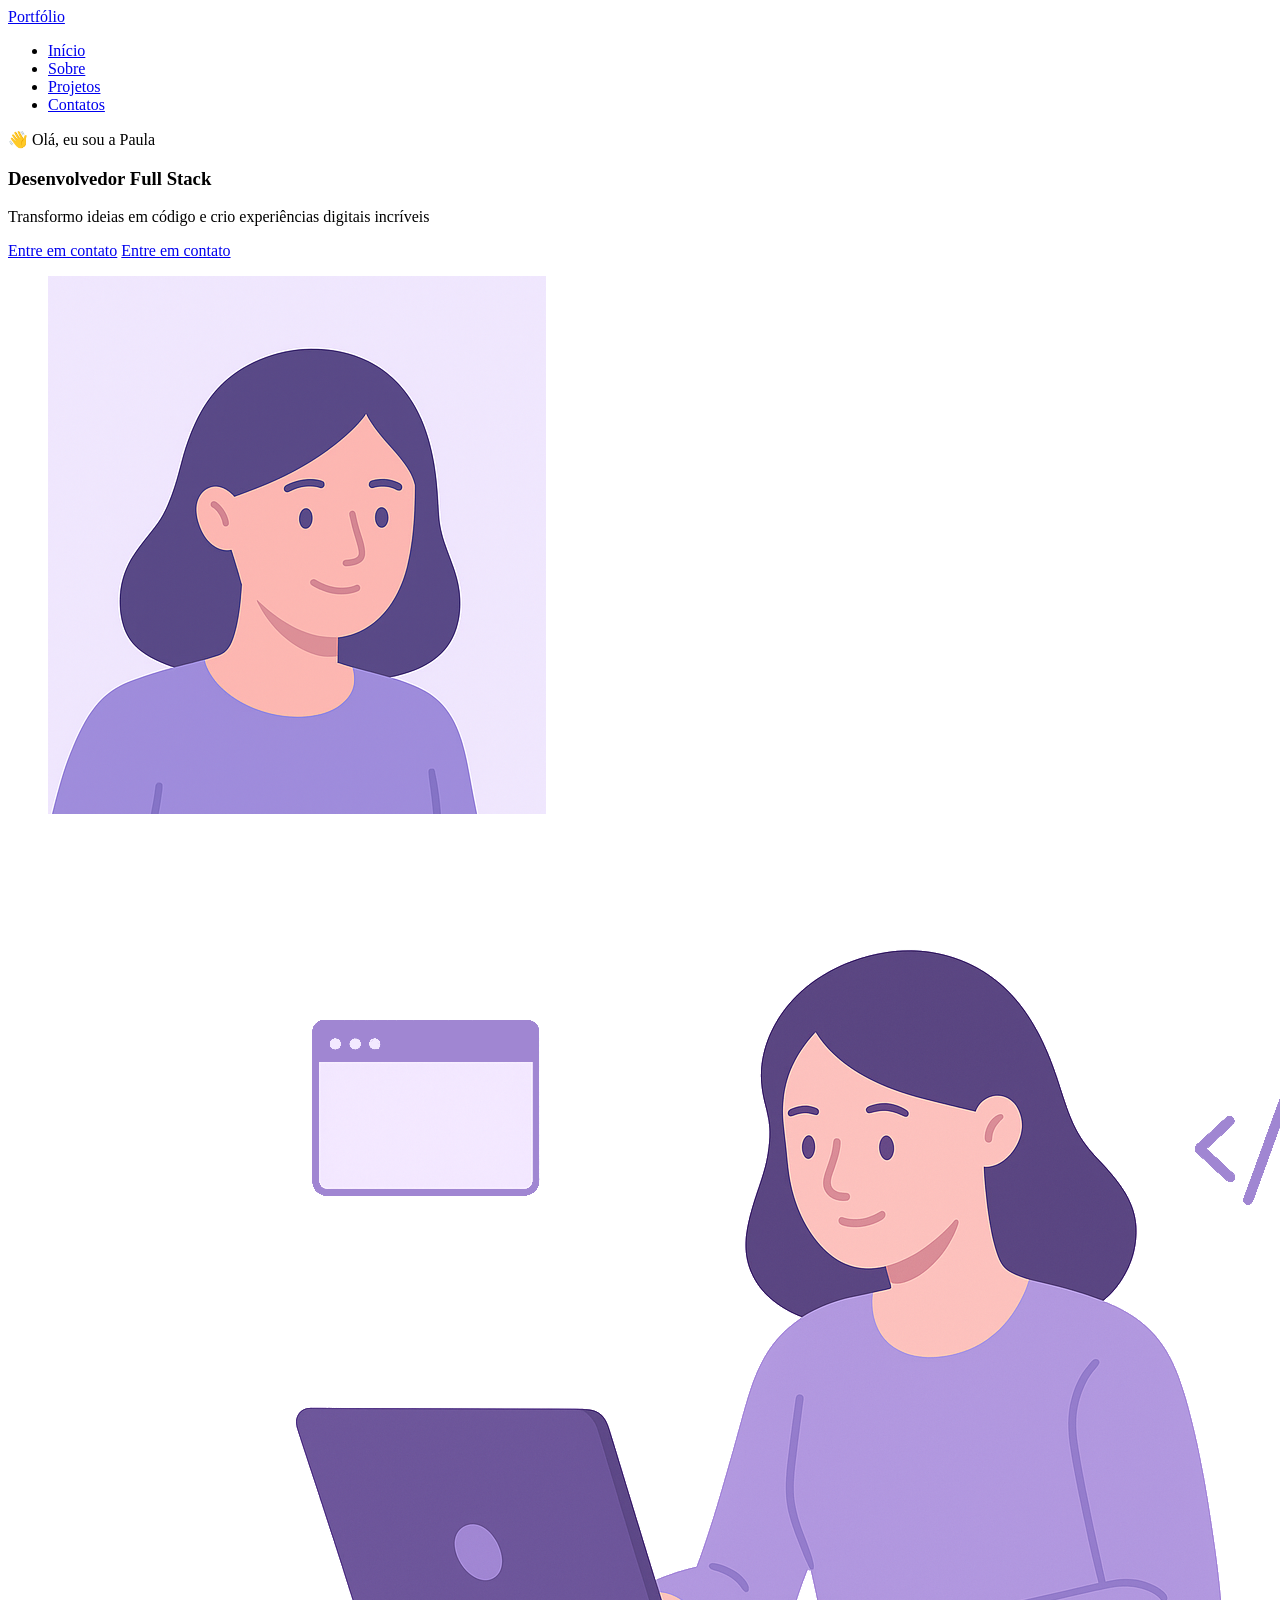
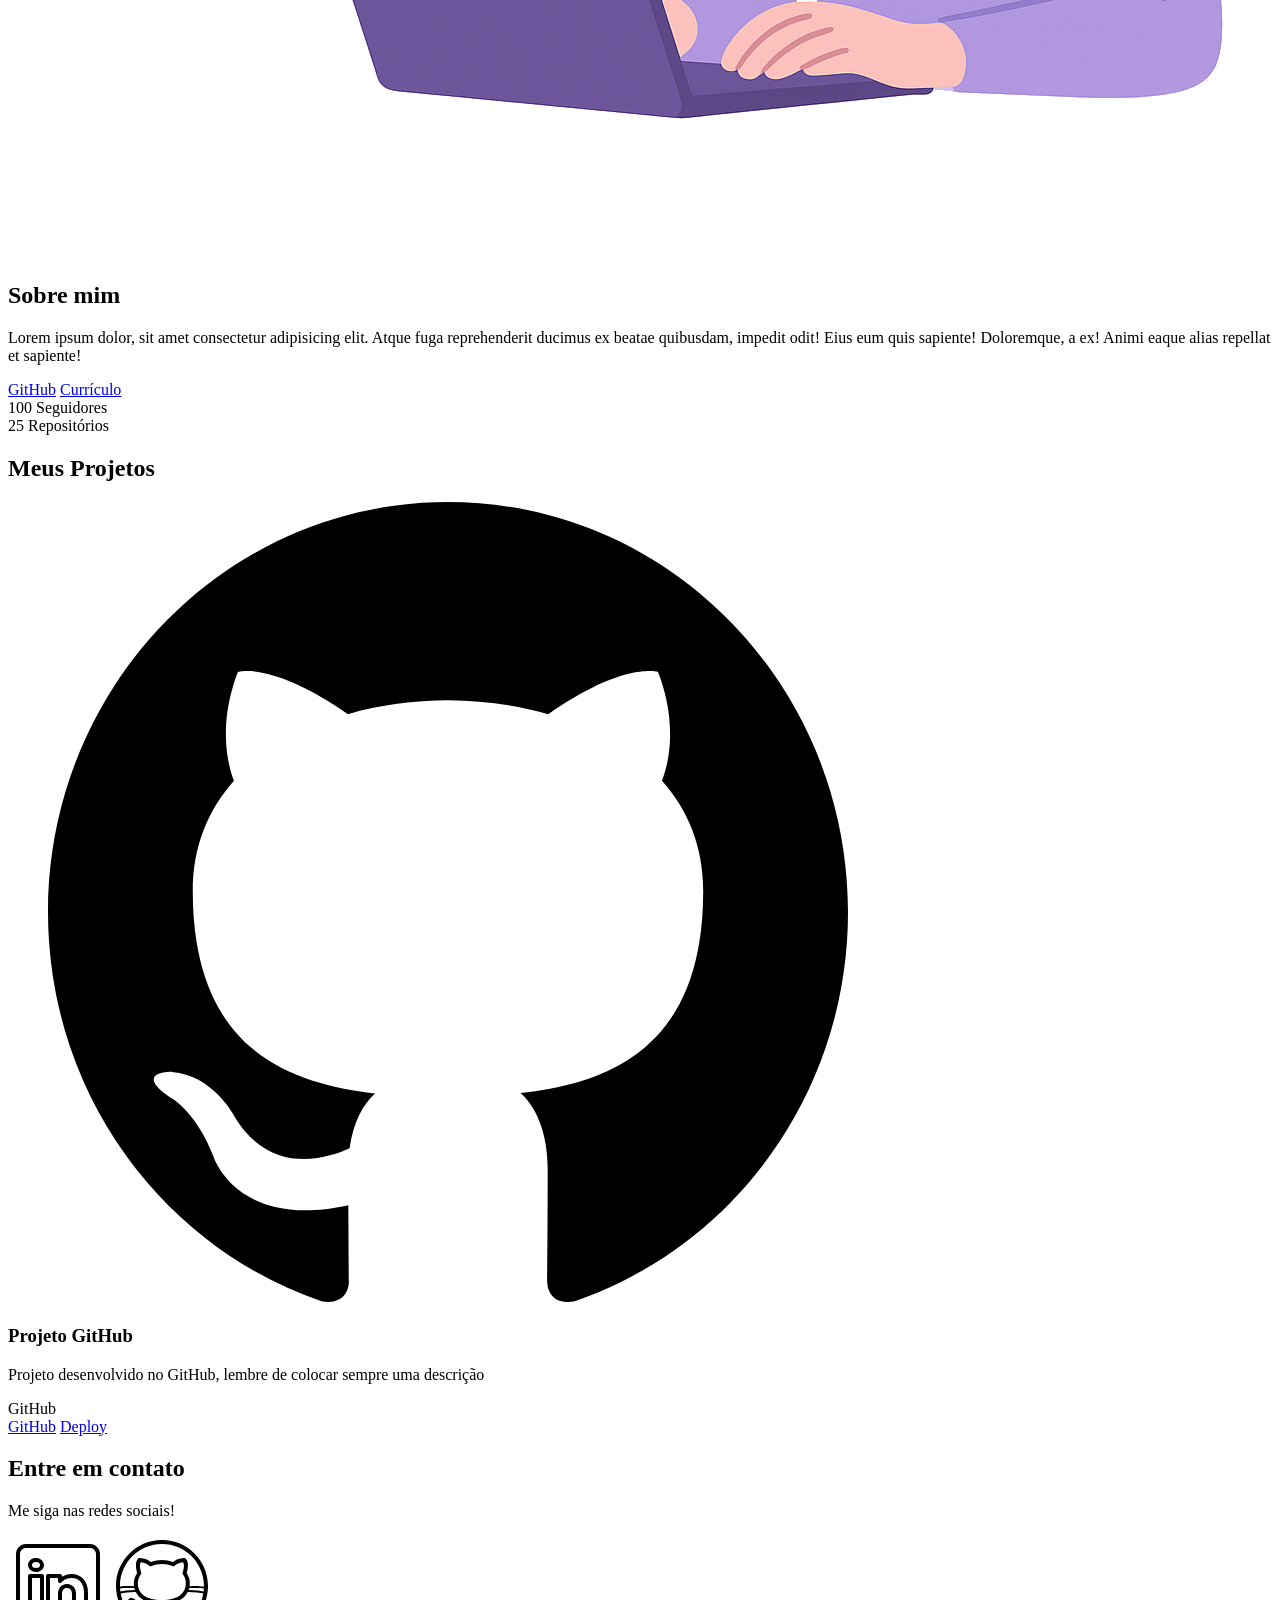
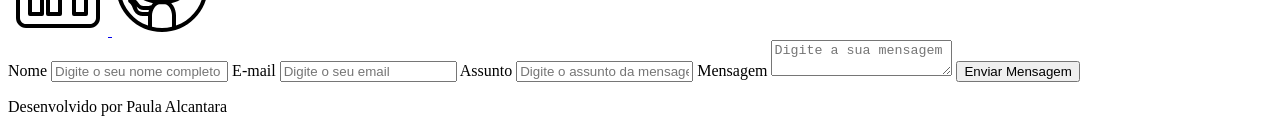
==== index.html @ 085ec4c5 "✨ New Feature: Construção da página index.html" ====
<!DOCTYPE html>
<html lang="pt-br">
<head>
  <meta charset="UTF-8">
  <meta name="viewport" content="width=device-width, initial-scale=1.0">
  <meta name="author" content="Paula Alcantara">
  <meta name="description" content="Portfólio de Paula Alcantara,                 desenvolvedora Full Stack especializada em criar experiências                 digitais incríveis. Conheça meus projetos e entre em contato.">
  <meta name="robots" content="index, follow">


  <link rel="icon" type="image/svg+xml" href="./assets/img/favicon.svg">
  <title>Portfólio - Paula Alcantara</title>
</head>
<body>
  <header>
    <a href="index.html" id="titulo">Portfólio</a>
    <nav>
      <ul class="menu-list">
        <li><a href="#hero">Início</a></li>
        <li><a href="#about">Sobre</a></li>
        <li><a href="#projects">Projetos</a></li>
        <li><a href="#contact">Contatos</a></li>
      </ul>
    </nav>
  </header>
  <main>
    <!-- Seção Hero -->
    <section id="hero" class="section-container hero-container">
      <article class="hero-content">
        <span>👋 Olá, eu sou a Paula</span>
        <h1>Desenvolvedor Full Stack</h1>
        <p>Transformo ideias em código e crio experiências digitais incríveis</p>

        <div class="buttons-container">
          <a href="#contact" class="botao">Entre em contato</a>
          <a href="#about" class="botao-outline">Entre em contato</a>
        </div>
      </article>
      <figure class="hero-image">
        <img src="./assets/img/avatar_dev_woman.svg" alt="Foto do autor do site" class="float-animation">
      </figure>
    </section>
    <!-- Seção About -->
    <section id="about" class="section-container about-container">
      <figure class="about-image">
        <img src="./assets/img/foto_dev_woman.svg" alt="Foto do perfil do autor">
      </figure>
      <article class="about-content">
        <h2>Sobre mim</h2>
        <p>Lorem ipsum dolor, sit amet consectetur adipisicing elit. Atque fuga reprehenderit ducimus ex beatae quibusdam, impedit odit! Eius eum quis sapiente! Doloremque, a ex! Animi eaque alias repellat et sapiente!</p>
        <div class="about-buttons-data">
          <div class="buttons-container">
            <a href="#" target="_blank" class="botao">GitHub</a>
            <a href="#" target="_blank" class="botao-outline">Currículo</a>
          </div>
          <div class="data-container">
            <div class="data-item">
              <span class="data-number">100</span>
              <span class="data-label">Seguidores</span>
            </div>
            <div class="data-item">
              <span class="data-number">25</span>
              <span class="data-label">Repositórios</span>
            </div>
          </div>
        </div>
      </article>
    </section>
    <!-- Seção Projects -->
    <section id="projects" class="section-container projects-container">
      <h2>Meus Projetos</h2>
      <!-- Swiper Container -->
       <div class="swiper projects-swiper">
        <div class="swiper-wrapper">
          <div class="swiper-slide">
            <article class="project-card">
              <!-- Ícone da tecnologia padrão do projeto -->
              <figure class="project-image">
                <img src="./assets/icons/languages/github.svg" alt="ícone do GitHub">
              </figure>
              <div class="project-content">
                <h3>Projeto GitHub</h3>
                <p>Projeto desenvolvido no GitHub, lembre de colocar sempre uma descrição</p>
                <!-- Tags do projeto -->
                <div class="project-tags">
                  <span class="tag">GitHub</span>
                </div>
                <!-- Links do projeto -->
                 <div class="project-buttons">
                  <a href="#" target="_blank" class="botao botao-sm">GitHub</a>
                  <a href="#" target="_blank" class="botao-outline botao-sm">Deploy</a>
                 </div>
              </div>
            </article>
          </div>
        </div>
        <div class="swiper-button-prev"></div>
        <div class="swiper-button-next"></div>
        <div class="swiper-button-pagination"></div>
       </div>
    </section>
    <!-- Seção Contact -->
    <section id="contact" class="section-container contact-container">
      <!-- Redes sociais -->
       <article class="contact-info">
        <h2>Entre em contato</h2>
        <p>Me siga nas redes sociais!</p>
        <div class="social-container">
          <a href="#" target="_blank" class="social-icon" aria-label="LinkedIn">
            <img src="./assets/icons/social/linkedin.svg" alt="Link para o LinkedIn">
          </a>
          <a href="#" target="_blank" class="social-icon" aria-label="GitHub">
            <img src="./assets/icons/social/github.svg" alt="Link para o GitHub">
          </a>
        </div>
       </article>
      <!-- Formulário -->
       <form id="formulario">

        <label for="nome">Nome</label>
        <input type="text" id="nome" name="nome" placeholder="Digite o seu nome completo">
        <span id="erro-nome"></span>

        <label for="email">E-mail</label>
        <input type="text" id="email" name="email" placeholder="Digite o seu email">
        <span id="erro-email"></span>

        <label for="assunto">Assunto</label>
        <input type="text" id="assunto" name="assunto" placeholder="Digite o assunto da mensagem">
        <span id="erro-assunto"></span>

        <label for="mensagem">Mensagem</label>
        <textarea name="mensagem" id="mensagem" placeholder="Digite a sua mensagem"></textarea>
        <span id="erro-mensagem"></span>

        <button class="botao" type="submit">Enviar Mensagem</button>

       </form>
    </section>

  </main>
  <footer>
    <p>
      Desenvolvido por Paula Alcantara
    </p>
  </footer>
</body>
</html>
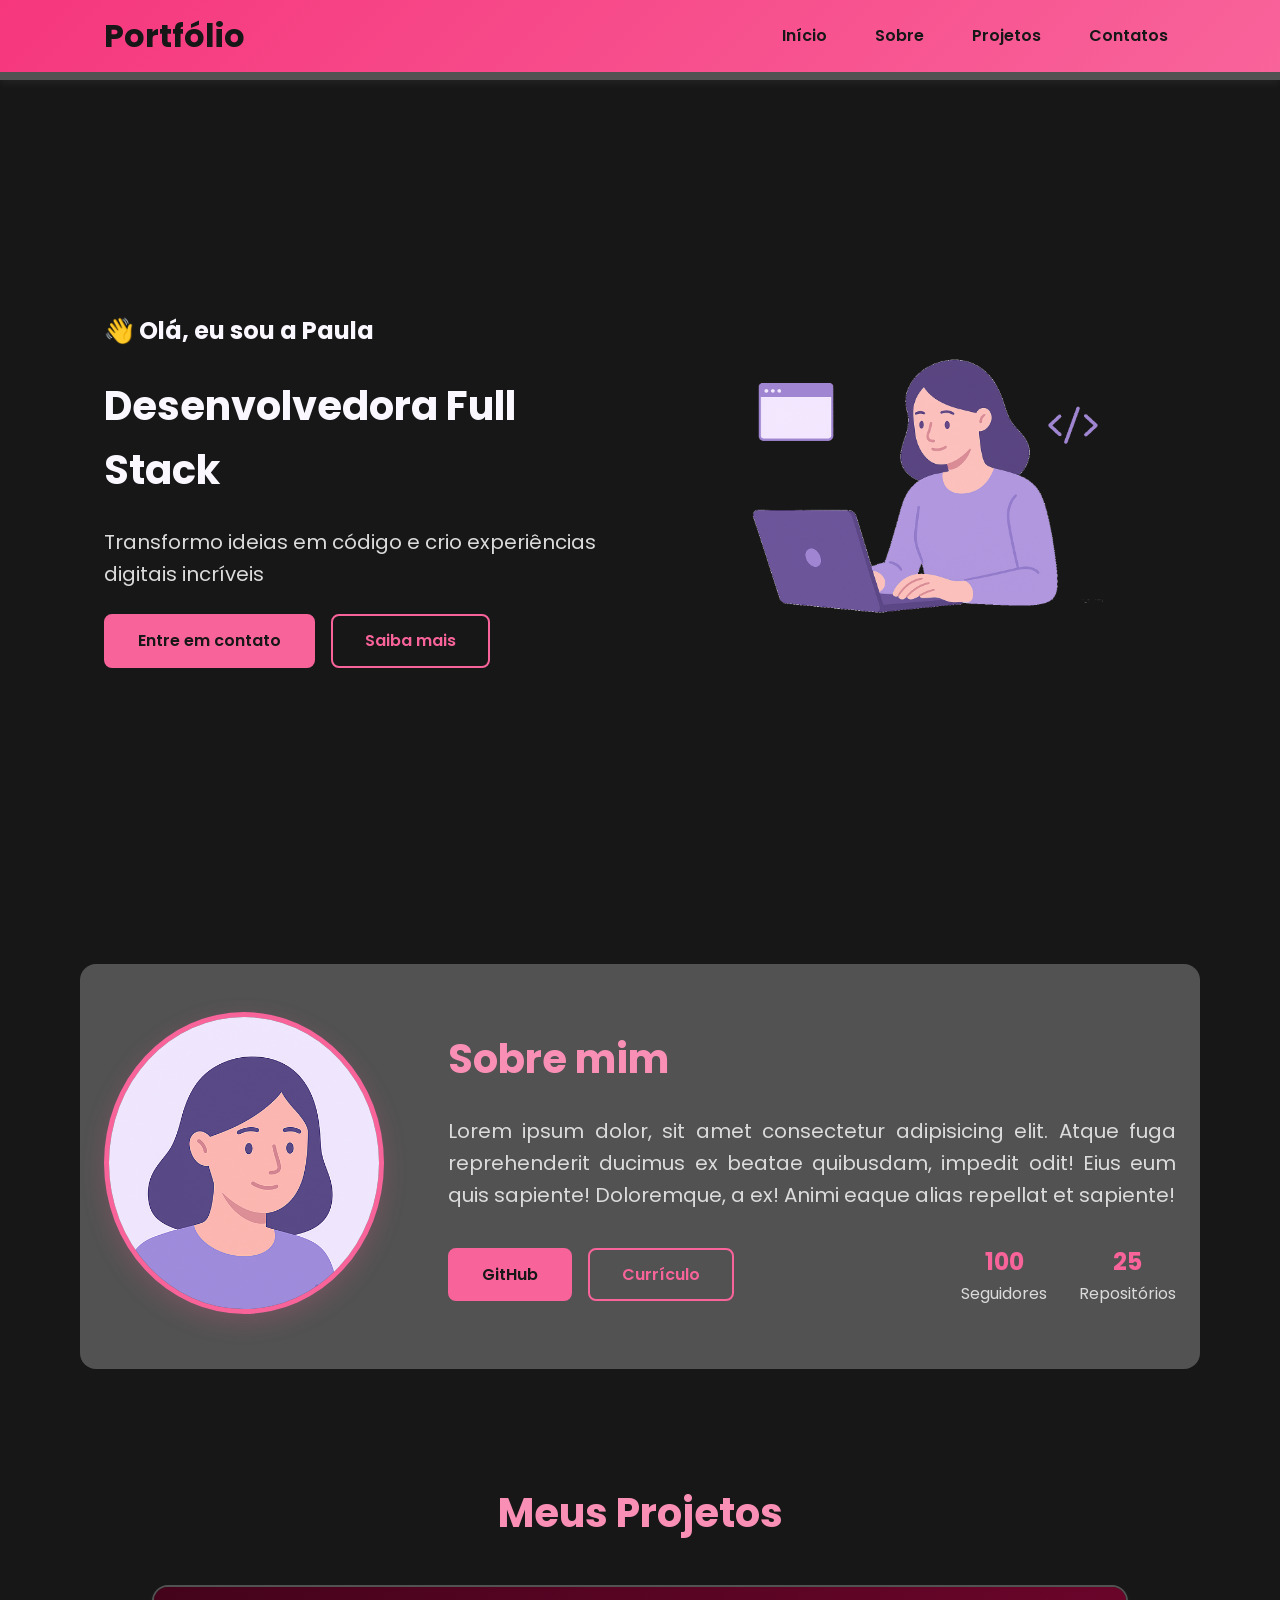
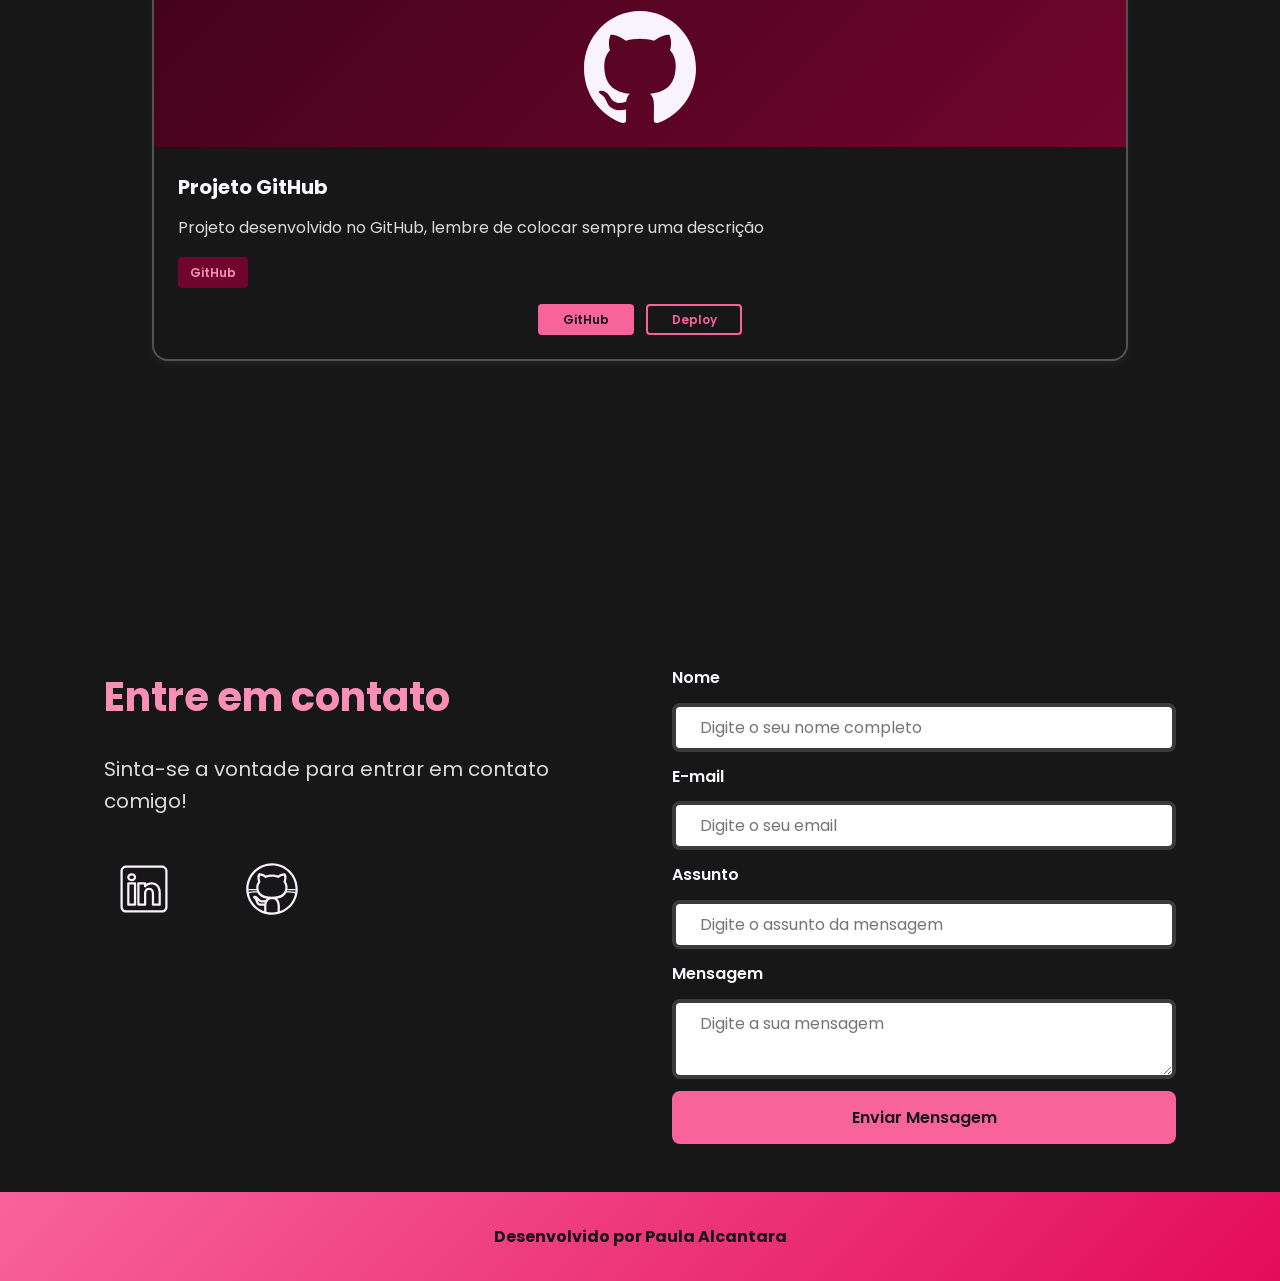
==== commit 1019e7c1: "💄 UI:  CSS da página index e responsividade" ====
--- a/index.html
+++ b/index.html
@@ -1,49 +1,56 @@
 <!DOCTYPE html>
 <html lang="pt-br">
 <head>
+
+  <link rel="preconnect" href="https://fonts.googleapis.com">
+  <link rel="preconnect" href="https://fonts.gstatic.com" crossorigin>
+  <link href="https://fonts.googleapis.com/css2?family=Poppins&display=swap%22" rel="stylesheet">
+
   <meta charset="UTF-8">
   <meta name="viewport" content="width=device-width, initial-scale=1.0">
   <meta name="author" content="Paula Alcantara">
   <meta name="description" content="Portfólio de Paula Alcantara,                 desenvolvedora Full Stack especializada em criar experiências                 digitais incríveis. Conheça meus projetos e entre em contato.">
   <meta name="robots" content="index, follow">
 
-
   <link rel="icon" type="image/svg+xml" href="./assets/img/favicon.svg">
+  <link rel="stylesheet" href="./assets/css/style.css">
   <title>Portfólio - Paula Alcantara</title>
 </head>
 <body>
   <header>
-    <a href="index.html" id="titulo">Portfólio</a>
-    <nav>
-      <ul class="menu-list">
-        <li><a href="#hero">Início</a></li>
-        <li><a href="#about">Sobre</a></li>
-        <li><a href="#projects">Projetos</a></li>
-        <li><a href="#contact">Contatos</a></li>
-      </ul>
-    </nav>
+    <div class="menu-content">
+      <a href="index.html" id="titulo">Portfólio</a>
+      <nav>
+        <ul class="menu-list">
+          <li><a href="#hero">Início</a></li>
+          <li><a href="#about">Sobre</a></li>
+          <li><a href="#projects">Projetos</a></li>
+          <li><a href="#contact">Contatos</a></li>
+        </ul>
+      </nav>
+    </div>
   </header>
   <main>
     <!-- Seção Hero -->
     <section id="hero" class="section-container hero-container">
       <article class="hero-content">
         <span>👋 Olá, eu sou a Paula</span>
-        <h1>Desenvolvedor Full Stack</h1>
+        <h1>Desenvolvedora Full Stack</h1>
         <p>Transformo ideias em código e crio experiências digitais incríveis</p>
 
         <div class="buttons-container">
           <a href="#contact" class="botao">Entre em contato</a>
-          <a href="#about" class="botao-outline">Entre em contato</a>
+          <a href="#about" class="botao-outline">Saiba mais</a>
         </div>
       </article>
       <figure class="hero-image">
-        <img src="./assets/img/avatar_dev_woman.svg" alt="Foto do autor do site" class="float-animation">
+        <img src="./assets/img/foto_dev_woman.svg" alt="Foto do autor do site" class="float-animation">
       </figure>
     </section>
     <!-- Seção About -->
     <section id="about" class="section-container about-container">
       <figure class="about-image">
-        <img src="./assets/img/foto_dev_woman.svg" alt="Foto do perfil do autor">
+        <img src="./assets/img/avatar_dev_woman.svg" alt="Foto do perfil do autor">
       </figure>
       <article class="about-content">
         <h2>Sobre mim</h2>
@@ -104,7 +111,7 @@
       <!-- Redes sociais -->
        <article class="contact-info">
         <h2>Entre em contato</h2>
-        <p>Me siga nas redes sociais!</p>
+        <p>Sinta-se a vontade para entrar em contato comigo!</p>
         <div class="social-container">
           <a href="#" target="_blank" class="social-icon" aria-label="LinkedIn">
             <img src="./assets/icons/social/linkedin.svg" alt="Link para o LinkedIn">
--- a/assets/css/style.css
+++ b/assets/css/style.css
@@ -0,0 +1,909 @@
+/* Reset */
+
+* {
+  margin: 0;
+  padding: 0;
+  box-sizing: border-box;
+  font-family: 'Poppins', sans-serif;
+  font-weight: 400;
+  text-decoration: none;
+  outline: none;
+}
+
+:root {
+    /* Paleta de Cores - Azul */
+
+    /* --blue-50: #E8EDFC;
+    --blue-100: #BFCCF7;
+    --blue-200: #97AAF2;
+    --blue-300: #6E89ED;
+    --blue-400: #4568E8;
+    --blue-500: #1C47E3;
+    --blue-600: #173ABA;
+    --blue-700: #1434A4;
+    --blue-800: #0D2168;
+    --blue-900: #081440;
+    --blue-950: #030717; */
+/* 
+    --blue-50: #FFECE6;
+    --blue-100: #FFCBB8;
+    --blue-200: #FFA98A;
+    --blue-300: #FF7F50;
+    --blue-400: #FF662E;
+    --blue-500: #FF4400;
+    --blue-600: #D13800;
+    --blue-700: #A32C00;
+    --blue-800: #751F00;
+    --blue-900: #471300;
+    --blue-950: #1A0700; */
+
+/* 
+    --blue-50: #E6FFF7;
+    --blue-100: #B8FFE7;
+    --blue-200: #8AFFD8;
+    --blue-300: #5CFFC9;
+    --blue-400: #2EFFB9;
+    --blue-500: #00FFAA;
+    --blue-600: #00D18B;
+    --blue-700: #00A36C;
+    --blue-800: #00754E;
+    --blue-900: #004730;
+    --blue-950: #001A11; */
+
+
+    --blue-50: #FEE7EF;
+    --blue-100: #FCBBD3;
+    --blue-200: #FA8FB6;
+    --blue-300: #F8639A;
+    --blue-400: #F6377D;
+    --blue-500: #E30B5C;
+    --blue-600: #C8094F;
+    --blue-700: #9C073E;
+    --blue-800: #70052C;
+    --blue-900: #44031B;
+    --blue-950: #18010A;
+
+/* 
+       --purple-50: #f4eaff;
+    --purple-100: #e9dcfa;
+    --purple-200: #cdb3f0;
+    --purple-300: #b186e5;
+    --purple-400: #9460db;
+    --purple-500: #6b36c8;
+    --purple-600: #5b2ca0;
+    --purple-700: #4c2177;
+    --purple-800: #441f88;
+    --purple-900: #2a0e4d;
+    --purple-950: #1a0730; */
+ 
+    /* Cores Neutras */
+    /* --gray-200: #e8e8e8; */
+    --gray-200: #DBDBDB;
+    /* --gray-400: #505861; */
+    --gray-400: #525252;
+    --gray-600: #3B3B3B;
+    --black: #171717;
+    --white: #FAF7FF;
+ 
+    /* Cores de Estado */
+    --error: #e63946;
+ 
+    /* Sombras */
+    --shadow-sm: 0 0.25rem 0.5rem rgba(255, 255, 255, 0.05);
+    --shadow-md: 0 0.25rem 0.75rem rgba(248, 99, 154, 0.3);;
+    --shadow-lg: 0 0.5rem 1.5rem rgba(248, 99, 154, 0.2);
+ 
+    /* Espaçamentos */
+    --spacing-xs: 0.5rem;
+    --spacing-sm: 1rem;
+    --spacing-md: 1.5rem;
+    --spacing-lg: 2rem;
+    --spacing-xl: 3rem;
+    --spacing-2xl: 4rem;
+ 
+    /* Tamanhos de Fonte */
+    --text-sm: 0.75rem;
+    --text-base: 1rem;
+    --text-lg: 1.25rem;
+    --text-xl: 1.5rem;
+    --text-2xl: 2rem;
+    --text-3xl: 2.5rem;
+ 
+    /* Border Radius */
+    --radius-sm: 0.25rem;
+    --radius-md: 0.5rem;
+    --radius-lg: 1rem;
+    --radius-xl: 2rem;
+    --radius-full: 50%;
+ 
+    /* Animação Padrão */
+    --transition-default: all 0.3s ease;
+}
+
+/* Configurações básicas */
+
+html {
+  scroll-behavior: smooth;
+}
+
+body {
+  display: flex;
+  flex-direction: column;
+  min-height: 100vh;
+  background-color: var(--black);
+  line-height: 1.6;
+  color: var(--white);
+}
+
+main {
+  flex: 1
+}
+
+/* Seções */
+
+.section-container {
+  max-width: 70rem;
+  margin: 0 auto;
+  padding: var(--spacing-xl) var(--spacing-md);
+  scroll-margin-top: 6rem;
+}
+
+/* Botões */
+
+.buttons-container {
+  display: flex;
+  gap: var(--spacing-sm);
+}
+
+.botao,
+.botao-outline {
+  display: inline-block;
+  padding: 0.75rem 2rem;
+  border: 0.15rem solid transparent;
+  border-radius: var(--radius-md);
+  font-size: var(--text-base);
+  font-weight: 600;
+  text-align: center;
+  cursor: pointer;
+  transition: var(--transition-default);
+}
+
+.botao {
+  border-color: var(--blue-300);
+  background-color: var(--blue-300);
+  color: var(--black)
+}
+
+.botao:hover {
+  border-color: var(--blue-200);
+  background-color: var(--blue-200);
+  box-shadow: var(--shadow-md);
+  transform: translateY(-0.25rem);
+}
+
+.botao-outline {
+  border-color: var(--blue-300);
+  background-color: transparent;
+  color: var(--blue-300)
+}
+
+.botao-outline:hover {
+  border-color: var(--blue-300);
+  background-color: var(--blue-300);
+  box-shadow: var(--shadow-md);
+  transform: translateY(-0.25rem);
+  color: var(--black);
+}
+
+/* Botões pequenos - Cards projetos */
+
+.botao.botao-sm, 
+.botao-outline.botao-sm {
+  min-width: 6rem;
+  padding: 0.25rem var(--spacing-sm);
+  border-width: 0.125rem;
+  border-radius: 0.25rem;
+  font-size: var(--text-sm);
+}
+
+/* Seção Header - Cabeçalho e Menu */
+
+header {
+  position: sticky;
+  top: 0;
+  z-index: 999;
+  width: 100%;
+  height: 5rem;
+  border-bottom: var(--spacing-xs) solid var(--gray-400);
+  box-shadow: var(--shadow-sm);
+  background: linear-gradient(135deg, var(--blue-400) 0%, var(--blue-300) 100%);
+}
+
+header a {
+  font-weight: 600;
+  color: var(--black);
+  transition: color 0.3s ease;
+}
+
+header a:hover {
+  color: var(--blue-900);
+}
+
+#titulo {
+  font-size: var(--text-2xl);
+  font-weight: 700;
+}
+
+.menu-content {
+  display: flex;
+  justify-content: space-between;
+  align-items: center;
+  max-width: 70rem;
+  height: 100%;
+  margin: 0 auto;
+  padding:  0 var(--spacing-md);
+}
+
+.menu-list {
+  display: flex;
+  gap: var(--spacing-lg);
+  list-style: none;
+}
+
+.menu-list a {
+  padding:  var(--spacing-xs);
+}
+
+/* Seção Hero */
+
+.hero-container {
+  display: flex;
+  align-items: center;
+  gap: var(--spacing-2xl);
+  min-height: calc(100vh - 5rem);
+}
+
+.hero-content {
+  display: flex;
+  flex: 1;
+  flex-direction: column;
+  gap: var(--spacing-md);
+}
+
+.hero-content span {
+  font-size: var(--text-xl);
+  font-weight: 700;
+}
+
+.hero-content h1 {
+  font-size: var(--text-3xl);
+  font-weight: 700;
+}
+
+.hero-content p,
+.about-content p,
+.contact-info p {
+  font-size: var(--text-lg);
+  color: var(--gray-200);
+}
+
+.hero-image {
+  display: flex;
+  flex: 1;
+  justify-content: center;
+}
+
+.hero-image img {
+  width: 100%;
+  max-width: 100%;
+  border-radius: var(--radius-xl);
+}
+
+/* Animação flutuante */
+
+@keyframes float {
+  0%,
+  100% {
+    transform: translateY(0);
+  }
+
+  50% {
+    transform: translateY(-1.25rem);
+  }
+}
+
+.float-animation {
+  animation: float 3s ease-in-out infinite;
+}
+
+/* Seção about */
+
+.about-container {
+  display: flex;
+  align-items: center;
+  gap: var(--spacing-2xl);
+  margin: var(--spacing-2xl) auto;
+  border-radius: var(--radius-lg);
+  background-color: var(--gray-400);
+}
+
+
+.about-content h2,
+.projects-container h2,
+.contact-info h2 {
+  font-size: var(--text-3xl);
+  font-weight: 700;
+  margin-bottom: var(--spacing-md);
+  color: var(--blue-200)
+}
+
+.about-content p {
+  margin-bottom: var(--spacing-sm);
+  text-align: justify;
+}
+
+.about-image {
+  flex: 0 0 17.5rem;
+}
+
+.about-image img {
+  width: 100%;
+  border-radius: var(--radius-full);
+  border: 0.35rem solid var(--blue-300);
+  box-shadow: var(--shadow-lg);
+}
+
+.about-buttons-data {
+  display: flex;
+  justify-content: space-between;
+  align-items: center;
+  gap: var(--spacing-lg);
+  margin-top: var(--spacing-lg);
+}
+
+.about-buttons-data botao {
+  margin-right: auto;
+}
+
+.data-container {
+  display: flex;
+  gap: var(--spacing-lg);
+  margin-top: 0;
+}
+
+.data-item {
+  display: flex;
+  flex-direction: column;
+  align-items: center;
+}
+
+.data-number {
+  font-size: var(--text-xl);
+  font-weight: 700;
+  text-align: center;
+  color: var(--blue-300)
+}
+
+.data-label {
+  font-size: var(--text-base);
+  text-align: center;
+  color: var(--gray-200);
+}
+
+/* Seção Projetos */
+
+.projects-container {
+  scroll-margin-top: 3rem;
+  margin: var(--spacing-2xl) auto;
+  text-align: center;
+}
+
+.projects-swiper {
+  position: relative;
+  width: 100%;
+  padding: var(--spacing-sm) var(--spacing-xl) var(--spacing-xl);
+  overflow: hidden;
+}
+
+/* Card de projetos */
+
+.project-card {
+  display: flex;
+  flex-direction: column;
+  width: 100%;
+  height:  100%;
+  border: 0.15rem solid var(--gray-400);
+  border-radius: var(--radius-lg);
+  background-color: var(--black);
+  box-shadow: var(--shadow-sm);
+  overflow: hidden;
+  transition: var(--transition-default);
+}
+
+.project-card:hover {
+  box-shadow: var(--shadow-lg);
+}
+
+.project-image {
+  display: flex;
+  align-items: center;
+  justify-content: center;
+  width: 100%;
+  height: 10rem;
+  background: linear-gradient(135deg, var(--blue-900) 0%, var(--blue-800) 100%);
+}
+
+.project-image img {
+  width: 75%;
+  height: 75%;
+  max-width: 7rem;
+  max-height: 7rem;
+  object-fit: contain;
+  transition: transform 0.3s ease;
+  filter: brightness(0) saturate(100%) invert(100%) sepia(14%) saturate(6021%) hue-rotate(182deg) brightness(99%) contrast(109%);;
+}
+
+.project-content {
+  display: flex;
+  flex: 1;
+  flex-direction: column;
+  padding: var(--spacing-md);
+  text-align: left;
+}
+
+.project-content h3 {
+  margin-bottom: 0.75rem;
+  font-size: var(--text-lg);
+  font-weight: 700;
+}
+
+.project-content p {
+  margin-bottom: var(--spacing-sm);
+  font-size: var(--text-base);
+  color: var(--gray-200)
+}
+
+.project-tags {
+  display: flex;
+  flex-wrap: wrap;
+  gap: var(--spacing-xs);
+}
+
+.tag {
+  padding: 0.375rem 0.75rem;
+  border-radius: var(--radius-sm);
+  background-color: var(--blue-800);
+  font-size: var(--text-sm);
+  font-weight: 600;
+  color: var(--blue-200)
+}
+
+.project-buttons {
+  display: flex;
+  justify-content: center;
+  align-items: center;
+  gap: 0.75rem;
+  margin-top: var(--spacing-sm);
+}
+
+/* Swiper */
+
+.swiper-wrapper {
+    align-items: stretch;
+}
+ 
+.swiper-slide {
+    display: flex;
+    height: auto;
+}
+ 
+/* Botões do Swiper (navegação) */
+.swiper-button-next,
+.swiper-button-prev {
+    width: 3rem;
+    height: 3rem;
+}
+ 
+.swiper-button-next:after,
+.swiper-button-prev:after {
+    font-size: var(--text-lg);
+    color: var(--blue-300);
+}
+ 
+.swiper-button-next:hover:after,
+.swiper-button-prev:hover:after {
+    color: var(--blue-200);
+}
+ 
+/* Indicadores de paginação */
+.swiper-pagination-bullet {
+    width: 0.75rem;
+    height: 0.75rem;
+    background-color: var(--gray-400);
+    opacity: 1;
+}
+ 
+.swiper-pagination-bullet-active {
+    width: var(--spacing-lg);
+    border-radius: var(--radius-sm);
+    background-color: var(--blue-300);
+}
+
+/* Seção Contatos */
+
+.contact-container {
+  display: grid;
+  grid-template-columns: 1fr 1fr;
+  gap: var(--spacing-2xl);
+}
+
+.contact-info h2 {
+  margin-bottom: var(--spacing-md);
+}
+
+.contact-info p {
+  margin-bottom: var(--spacing-lg);
+}
+
+.social-container {
+  display: flex;
+  justify-content: start;
+  gap: var(--spacing-xl);
+}
+
+.social-container img {
+  filter: brightness(0) saturate(100%) invert(100%) sepia(14%) saturate(6021%) hue-rotate(182deg) brightness(99%) contrast(109%);
+}
+
+.social-container img:hover {
+  filter: brightness(0) saturate(100%) invert(53%) sepia(77%) saturate(1417%) hue-rotate(302deg) brightness(99%) contrast(97%);
+}
+
+.social-icon {
+  width: 5rem;
+  height: 5rem;
+  padding: 0.75rem;
+  border-radius: var(--radius-md);
+  transition: var(--transition-default);
+}
+
+.social-icon img {
+  width: 100%;
+  transition: filter 0.3s ease;
+}
+
+/* Formulário de contato */
+
+form {
+  display: flex;
+  flex-direction: column;
+  gap: 0.75rem;
+}
+
+form label {
+  font-size: var(--text-base);
+  font-weight: 600;
+}
+
+form input,
+form textarea {
+  width: 100%;
+  padding: 0.5rem var(--spacing-md);
+  border: 0.25rem solid var(--gray-600);
+  border-radius: var(--radius-md);
+  font-size: var(--text-base);
+  font-family: inherit;
+  transition: border-color 0.3s ease;
+}
+
+form input:focus,
+form textarea:focus {
+  border-color: var(--blue-300);
+  outline: none;
+}
+
+form textarea {
+  min-height: 5rem;
+  resize: vertical;
+}
+
+form span {
+  margin-top: -0.75rem;
+  font-size: var(--text-sm);
+  color: var(--error)
+}
+
+/* Footer */
+
+footer {
+  background: linear-gradient(135deg, var(--blue-300) 0%, var(--blue-500)) 100%;
+  color: var(--black);
+  text-align: center;
+  padding: var(--spacing-lg);
+}
+footer p {
+  font-weight: 700;
+}
+
+
+/* Página Success */
+
+.success-container {
+  display: flex;
+  flex-direction: column;
+  align-items: center;
+  justify-content: center;
+  width: 100%;
+  padding: var(--spacing-xl) var(--spacing-md);
+  min-height: calc(100vh - 12.5rem);
+}
+
+.success-content {
+  display: flex;
+  flex-direction: column;
+  gap: var(--spacing-md);
+  max-width: 37.5rem;
+  align-items: center;
+  text-align: center;
+}
+
+.success-content h1 {
+  font-size: var(--text-3xl);
+  font-weight: 700;
+  color: var(--blue-200);
+}
+
+.success-content h2 {
+  font-size: var(--text-lg);
+  color: var(--gray-200);
+}
+
+.success-image {
+  display: flex;
+  justify-content: center;
+  align-items: center;
+  width: 7.5rem;
+  height: 7.5rem;
+  border-radius: var(--radius-full);
+  background-color: var(--blue-800);
+}
+
+.success-image img {
+  width: 6rem;
+  height: 6rem;
+  border-radius: var(--radius-xl);
+  filter: brightness(0) saturate(100%) invert(100%) sepia(14%) saturate(6021%) hue-rotate(182deg) brightness(99%) contrast(109%);
+}
+
+.thanks-container {
+  display: flex;
+  flex-direction: column;
+  gap: var(--spacing-sm);
+}
+
+/* Responsividade Tablet */
+
+@media screen and (max-width: 1024px){
+  
+  .section-container {
+    padding: var(--spacing-lg) var(--spacing-md);
+  }
+
+  @media (max-width: 768px) {
+    .menu-list {
+      display: none;
+    }
+  }
+
+  .hero-container {
+    flex-direction: column-reverse;
+    gap: var(--spacing-lg);
+    min-height: 60vh;
+    text-align: center;
+  }
+
+  .hero-content,
+  .hero-image {
+    width: 90%;
+  }
+
+  .hero-image img {
+    object-fit: cover;
+  }
+
+  .buttons-container {
+    justify-content: center;
+    width: 100%;
+  }
+
+  .hero-container .botao,
+  .hero-container .botao-outline {
+    padding: 0.75rem 1.5rem;
+    font-size: var(--text-base);
+    white-space: nowrap;
+  }
+
+  .about-container {
+    flex-direction: column;
+    gap: var(--spacing-md);
+    margin: var(--spacing-lg);
+    padding: var(--spacing-lg);
+  }
+
+  .about-image {
+    display: flex;
+    flex: 0 0 auto;
+    width: 100%;
+    justify-content: center;
+  }
+
+  .about-image img{
+    max-width: 16rem;
+    width: 100%;
+  }
+
+  .about-content {
+    width: 100%;
+  }
+
+  .about-buttons-data {
+    flex-direction: column;
+    gap: var(--spacing-md);
+    align-items: stretch;
+  }
+
+  .about-buttons-data .botao {
+    margin-right: 0;
+  }
+
+  .data-container {
+    justify-content: center;
+    width: 100%;
+  }
+
+  .contact-container {
+    grid-template-columns: 1fr;
+    gap: var(--spacing-lg);
+    width: 90%;
+    margin: 0 auto;
+  }
+
+}
+
+/* Responsividade Celular */
+
+@media screen and (max-width: 480px) {
+
+  .menu-content {
+    justify-content: center;
+  }
+
+  #titulo {
+    font-size: var(--text-xl);
+  }
+
+  .menu-list {
+    display: none;
+  }
+
+  .section-container{
+    padding: var(--spacing-md) var(--spacing-sm);
+  }
+
+  .section-container h1 {
+    font-size: var(--text-xl);
+  }
+
+  .section-container h2 {
+    font-size: var(--text-lg);
+  }
+
+  .section-container p {
+    font-size: var(--text-base);
+  }
+
+  .section-container span {
+    font-size: var(--text-lg);
+  }
+
+  .hero-container {
+    flex-direction: column-reverse;
+    gap: var(--spacing-xs);
+    min-height: 60vh;
+  }
+
+  .hero-content {
+    gap: var(--spacing-xs);
+    width: 100%;
+  }
+
+  .buttons-container {
+    flex-direction: column;
+    gap: 0.75rem;
+    width: 100%;
+  }
+
+  .buttons-container .botao,
+  .buttons-container .botao-outline {
+    padding: 0.75rem 1rem;
+    font-size: var(--text-base);
+    white-space: nowrap;
+  }
+
+  .hero-image {
+    width: 100%;
+  }
+
+  .hero-image img {
+    max-width: 20rem;
+  }
+
+  .about-container {
+    flex-direction: column;
+    margin: var(--spacing-xl) 0.5rem;
+    padding: var(--spacing-md);
+  }
+
+  .about-image img {
+    max-width: 14rem;
+  }
+
+  .about-content {
+    width: 100%;
+  }
+
+  .about-buttons-data {
+    flex-direction: column;
+    gap: var(--spacing-md);
+    align-items: stretch;
+  }
+
+  .about-buttons-data .botao,
+  .about-buttons-data .botao-outline {
+    width: 100%;
+    padding: 0.75rem var(--spacing-lg);
+    font-size: var(--text-base);
+    text-align: center;
+  }
+
+  .data-container {
+    justify-content: center;
+    width: 100%;
+  }
+
+  .data-item .data-number {
+    font-size: var(--text-lg);
+  }
+
+  .data-item .data-label {
+    font-size: var(--text-sm);
+  }
+
+  .contact-container {
+    grid-template-columns: 1fr;
+    gap: var(--spacing-lg);
+    width: 90%;
+    margin: 0 auto;
+  }
+
+  .contact-info {
+    width: 100%;
+  }
+
+  .contact-info p {
+    margin-bottom: var(--spacing-sm);
+  }
+
+  .social-container {
+    justify-content: center;
+  }
+  .social-icon {
+    width: 3rem;
+    height: 3rem;
+    padding: 0.5rem;
+  }
+
+  form {
+    width: 100%;
+  }
+}
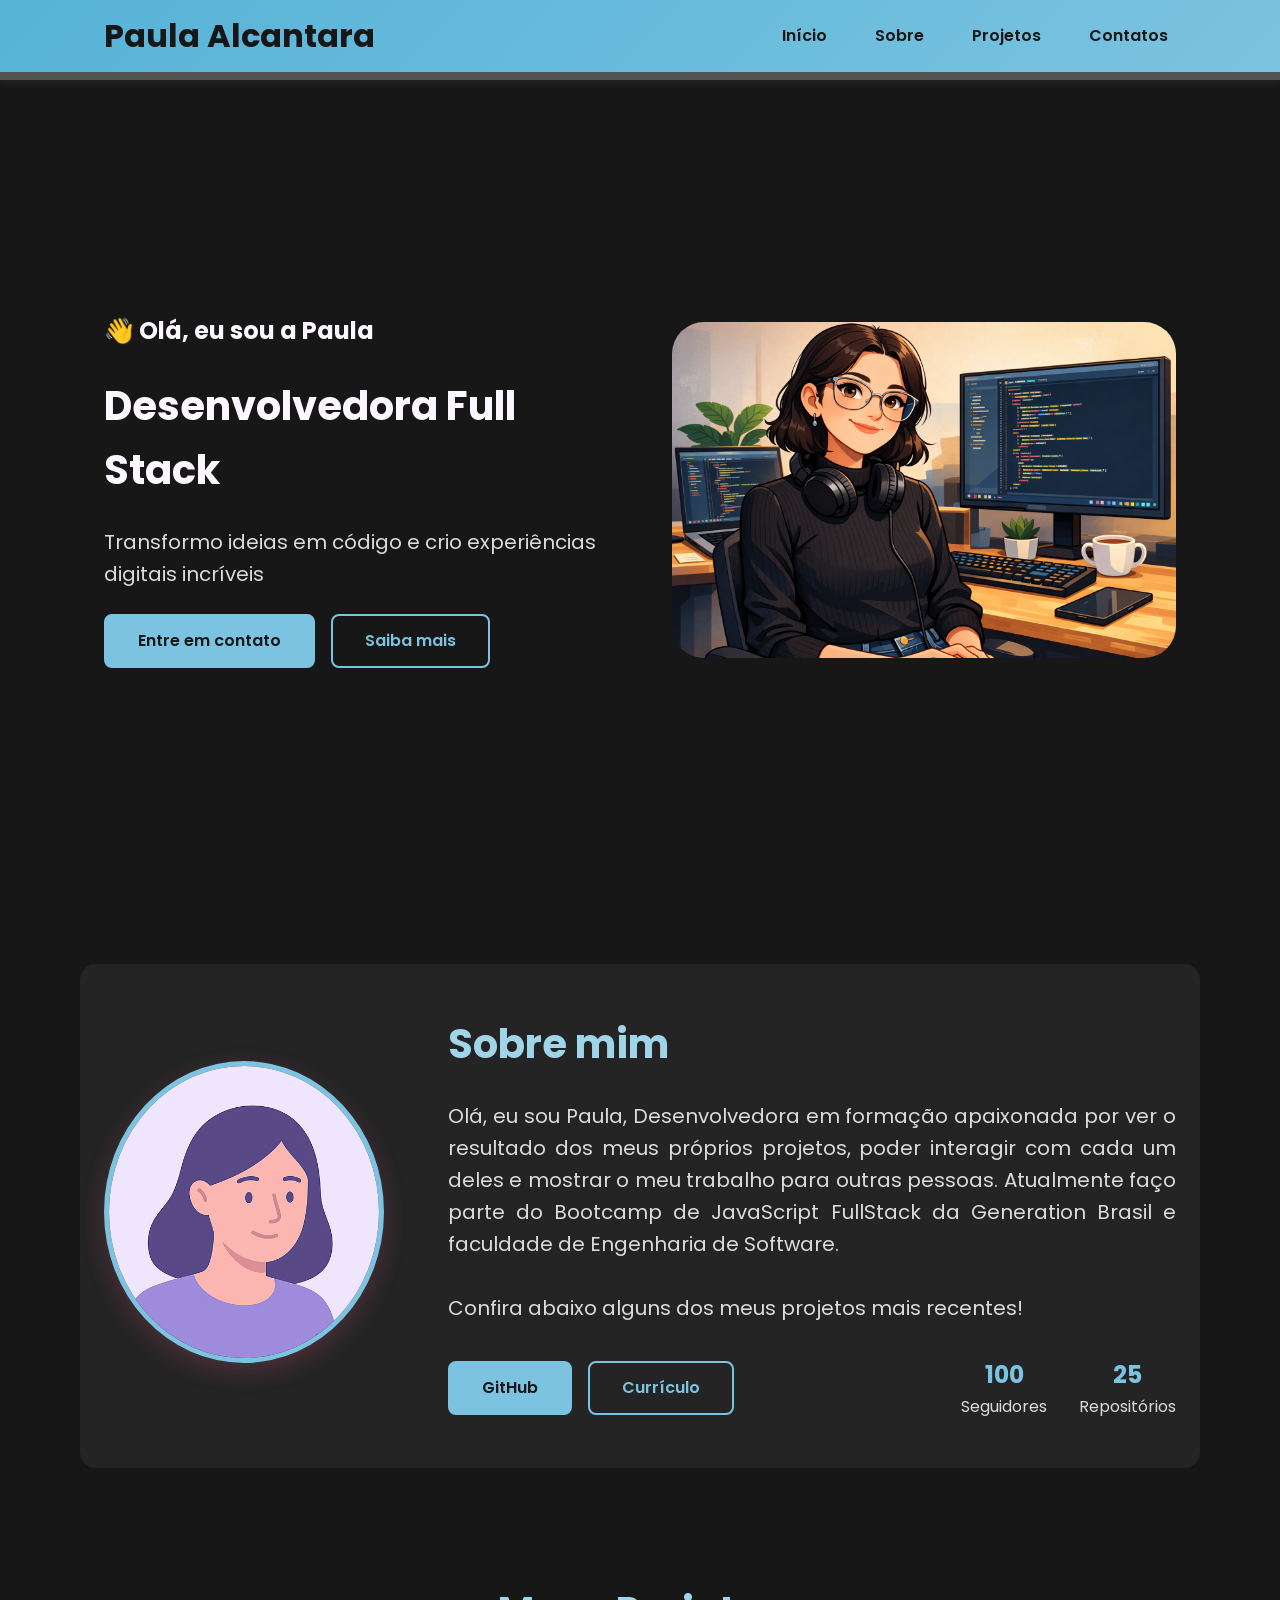
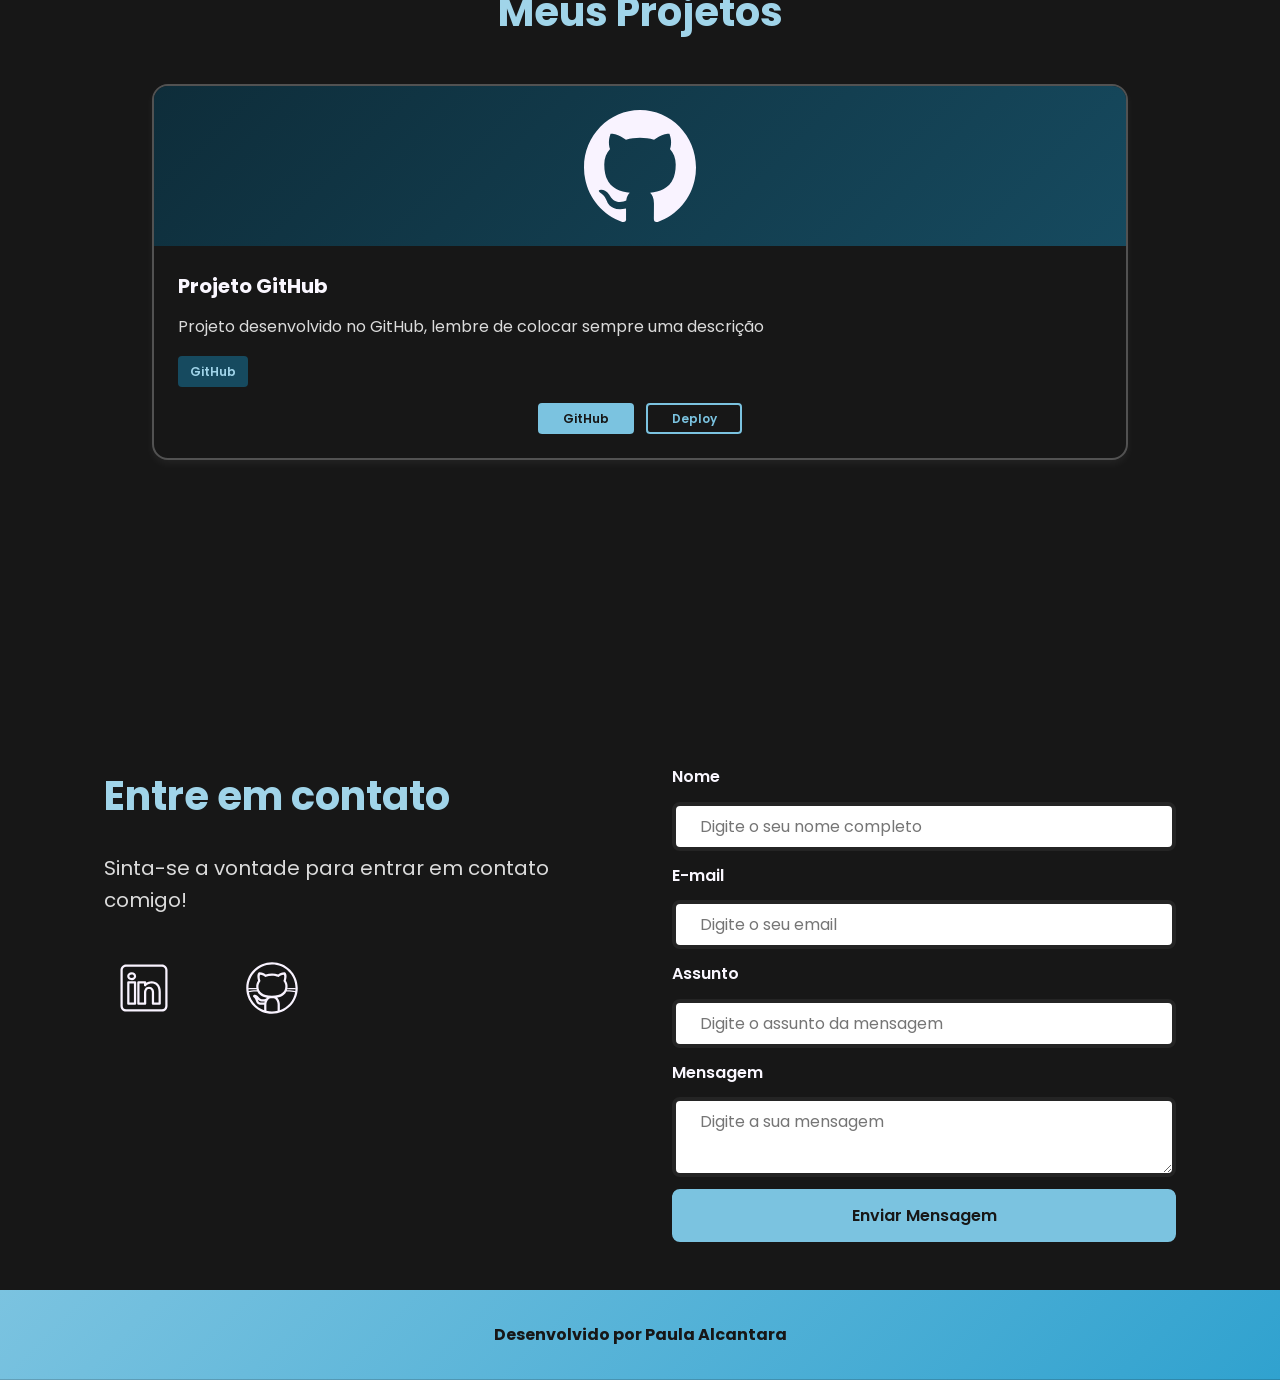
==== commit 4dd4046e: "💄 UI:  Mudança da cor principal, adição de links e textos" ====
--- a/index.html
+++ b/index.html
@@ -19,7 +19,7 @@
 <body>
   <header>
     <div class="menu-content">
-      <a href="index.html" id="titulo">Portfólio</a>
+      <a href="index.html" id="titulo">Paula Alcantara</a>
       <nav>
         <ul class="menu-list">
           <li><a href="#hero">Início</a></li>
@@ -44,7 +44,7 @@
         </div>
       </article>
       <figure class="hero-image">
-        <img src="./assets/img/foto_dev_woman.svg" alt="Foto do autor do site" class="float-animation">
+        <img src="./assets/img/avatar-dev.png" alt="Foto do autor do site" class="float-animation">
       </figure>
     </section>
     <!-- Seção About -->
@@ -54,11 +54,12 @@
       </figure>
       <article class="about-content">
         <h2>Sobre mim</h2>
-        <p>Lorem ipsum dolor, sit amet consectetur adipisicing elit. Atque fuga reprehenderit ducimus ex beatae quibusdam, impedit odit! Eius eum quis sapiente! Doloremque, a ex! Animi eaque alias repellat et sapiente!</p>
+        <p>Olá, eu sou Paula, Desenvolvedora em formação apaixonada por ver o resultado dos meus próprios projetos, poder interagir com cada um deles e mostrar o meu trabalho para outras pessoas. Atualmente faço parte do Bootcamp de JavaScript FullStack da Generation Brasil e faculdade de Engenharia de Software.<br><br>Confira abaixo alguns dos meus projetos mais recentes!
+        </p>
         <div class="about-buttons-data">
           <div class="buttons-container">
-            <a href="#" target="_blank" class="botao">GitHub</a>
-            <a href="#" target="_blank" class="botao-outline">Currículo</a>
+            <a href="https://github.com/alcantarapaula" target="_blank" class="botao">GitHub</a>
+            <a href="https://drive.google.com/file/d/1qUnnxPWYHI2RfCJ_s0Xl4X1l5zhM9AFi/view" target="_blank" class="botao-outline">Currículo</a>
           </div>
           <div class="data-container">
             <div class="data-item">
@@ -113,10 +114,10 @@
         <h2>Entre em contato</h2>
         <p>Sinta-se a vontade para entrar em contato comigo!</p>
         <div class="social-container">
-          <a href="#" target="_blank" class="social-icon" aria-label="LinkedIn">
+          <a href="https://www.linkedin.com/in/alcantarapaula/" target="_blank" class="social-icon" aria-label="LinkedIn">
             <img src="./assets/icons/social/linkedin.svg" alt="Link para o LinkedIn">
           </a>
-          <a href="#" target="_blank" class="social-icon" aria-label="GitHub">
+          <a href="https://github.com/alcantarapaula" target="_blank" class="social-icon" aria-label="GitHub">
             <img src="./assets/icons/social/github.svg" alt="Link para o GitHub">
           </a>
         </div>
--- a/assets/css/style.css
+++ b/assets/css/style.css
@@ -25,6 +25,31 @@
     --blue-900: #081440;
     --blue-950: #030717; */
 /* 
+    --blue-50: #E9E6FE;
+    --blue-100: #C3BAFD;
+    --blue-200: #9C8DFB;
+    --blue-300: #7561FA;
+    --blue-400: #4E34F9;
+    --blue-500: #2808F7;
+    --blue-600: #2006CB;
+    --blue-700: #1A05A2;
+    --blue-800: #120472;
+    --blue-900: #0B0245;
+    --blue-950: #040119; */
+
+    --blue-50: #EAF6FA;
+    --blue-100: #BBE0EF;
+    --blue-200: #A0D4E9;
+    --blue-300: #7BC3E0;
+    --blue-400: #56B3D7;
+    --blue-500: #30A2CF;
+    --blue-600: #2885A9;
+    --blue-700: #1F6884;
+    --blue-800: #164A5F;
+    --blue-900: #0E2D3A;
+    --blue-950: #051015;
+
+/* 
     --blue-50: #FFECE6;
     --blue-100: #FFCBB8;
     --blue-200: #FFA98A;
@@ -37,21 +62,32 @@
     --blue-900: #471300;
     --blue-950: #1A0700; */
 
-/* 
-    --blue-50: #E6FFF7;
-    --blue-100: #B8FFE7;
-    --blue-200: #8AFFD8;
-    --blue-300: #5CFFC9;
-    --blue-400: #2EFFB9;
-    --blue-500: #00FFAA;
-    --blue-600: #00D18B;
-    --blue-700: #00A36C;
-    --blue-800: #00754E;
-    --blue-900: #004730;
-    --blue-950: #001A11; */
-
-
-    --blue-50: #FEE7EF;
+    /* --blue-50: #FFF8F0;
+    --blue-100: #FFE2C1;
+    --blue-200: #FFCC92;
+    --blue-300: #FFB663;
+    --blue-400: #FFA034;
+    --blue-500: #FF8A05;
+    --blue-600: #D57200;
+    --blue-700: #A65900;
+    --blue-800: #774000;
+    --blue-900: #482700;
+    --blue-950: #1A0E00; */
+
+    /* --blue-50: #F0F6EF;
+    --blue-100: #D6E6D1;
+    --blue-200: #BBD5B3;
+    --blue-300: #A1C596;
+    --blue-400: #86B578;
+    --blue-500: #6CA45B;
+    --blue-600: #4F7942;
+    --blue-700: #45693A;
+    --blue-800: #324C2A;
+    --blue-900: #1E2E19;
+    --blue-950: #0B1009; */
+
+
+    /* --blue-50: #FEE7EF;
     --blue-100: #FCBBD3;
     --blue-200: #FA8FB6;
     --blue-300: #F8639A;
@@ -61,7 +97,7 @@
     --blue-700: #9C073E;
     --blue-800: #70052C;
     --blue-900: #44031B;
-    --blue-950: #18010A;
+    --blue-950: #18010A; */
 
 /* 
        --purple-50: #f4eaff;
@@ -81,7 +117,8 @@
     --gray-200: #DBDBDB;
     /* --gray-400: #505861; */
     --gray-400: #525252;
-    --gray-600: #3B3B3B;
+    /* --gray-600: #3B3B3B; */
+    --gray-600: #242424;
     --black: #171717;
     --white: #FAF7FF;
  
@@ -324,7 +361,7 @@
   gap: var(--spacing-2xl);
   margin: var(--spacing-2xl) auto;
   border-radius: var(--radius-lg);
-  background-color: var(--gray-400);
+  background-color: var(--gray-600);
 }
 
 
@@ -768,6 +805,26 @@
     margin: 0 auto;
   }
 
+  .success-container {
+    padding: var(--spacing-xl) var(--spacing-md);
+    min-height: calc(100vh - 10rem);
+  }
+
+  .success-content {
+    gap: var(--spacing-lg);
+    max-width: 35rem;
+  }
+
+  .success-image {
+    width: 6rem;
+    height: 6rem;
+  }
+
+  .success-image img {
+    width: 5rem;
+    height: 5rem;
+  }
+
 }
 
 /* Responsividade Celular */
@@ -906,4 +963,41 @@
   form {
     width: 100%;
   }
+
+  .success-container {
+    pad: var(--spacing-lg) var(--spacing-sm);
+    min-height: calc(100vh - 8rem);
+  }
+
+  .success-content {
+    gap: var(--spacing-md);
+    max-width: 100%;
+    padding: 0 var(--spacing-sm);
+  }
+
+  .success-image {
+    width: 5rem;
+    height: 5rem;
+  }
+
+  .success-image img {
+    width: 4rem;
+    height: 4rem;
+  }
+
+  .success-content h1 {
+    font-size: var(--text-xl);
+  }
+
+  .success-content h2 {
+    font-size: var(--text-base);
+  }
+
+  .success-content .botao {
+    width: 100%;
+    max-width: 20rem;
+    padding: 0.75rem var(--spacing-lg);
+  }
+
+
 }
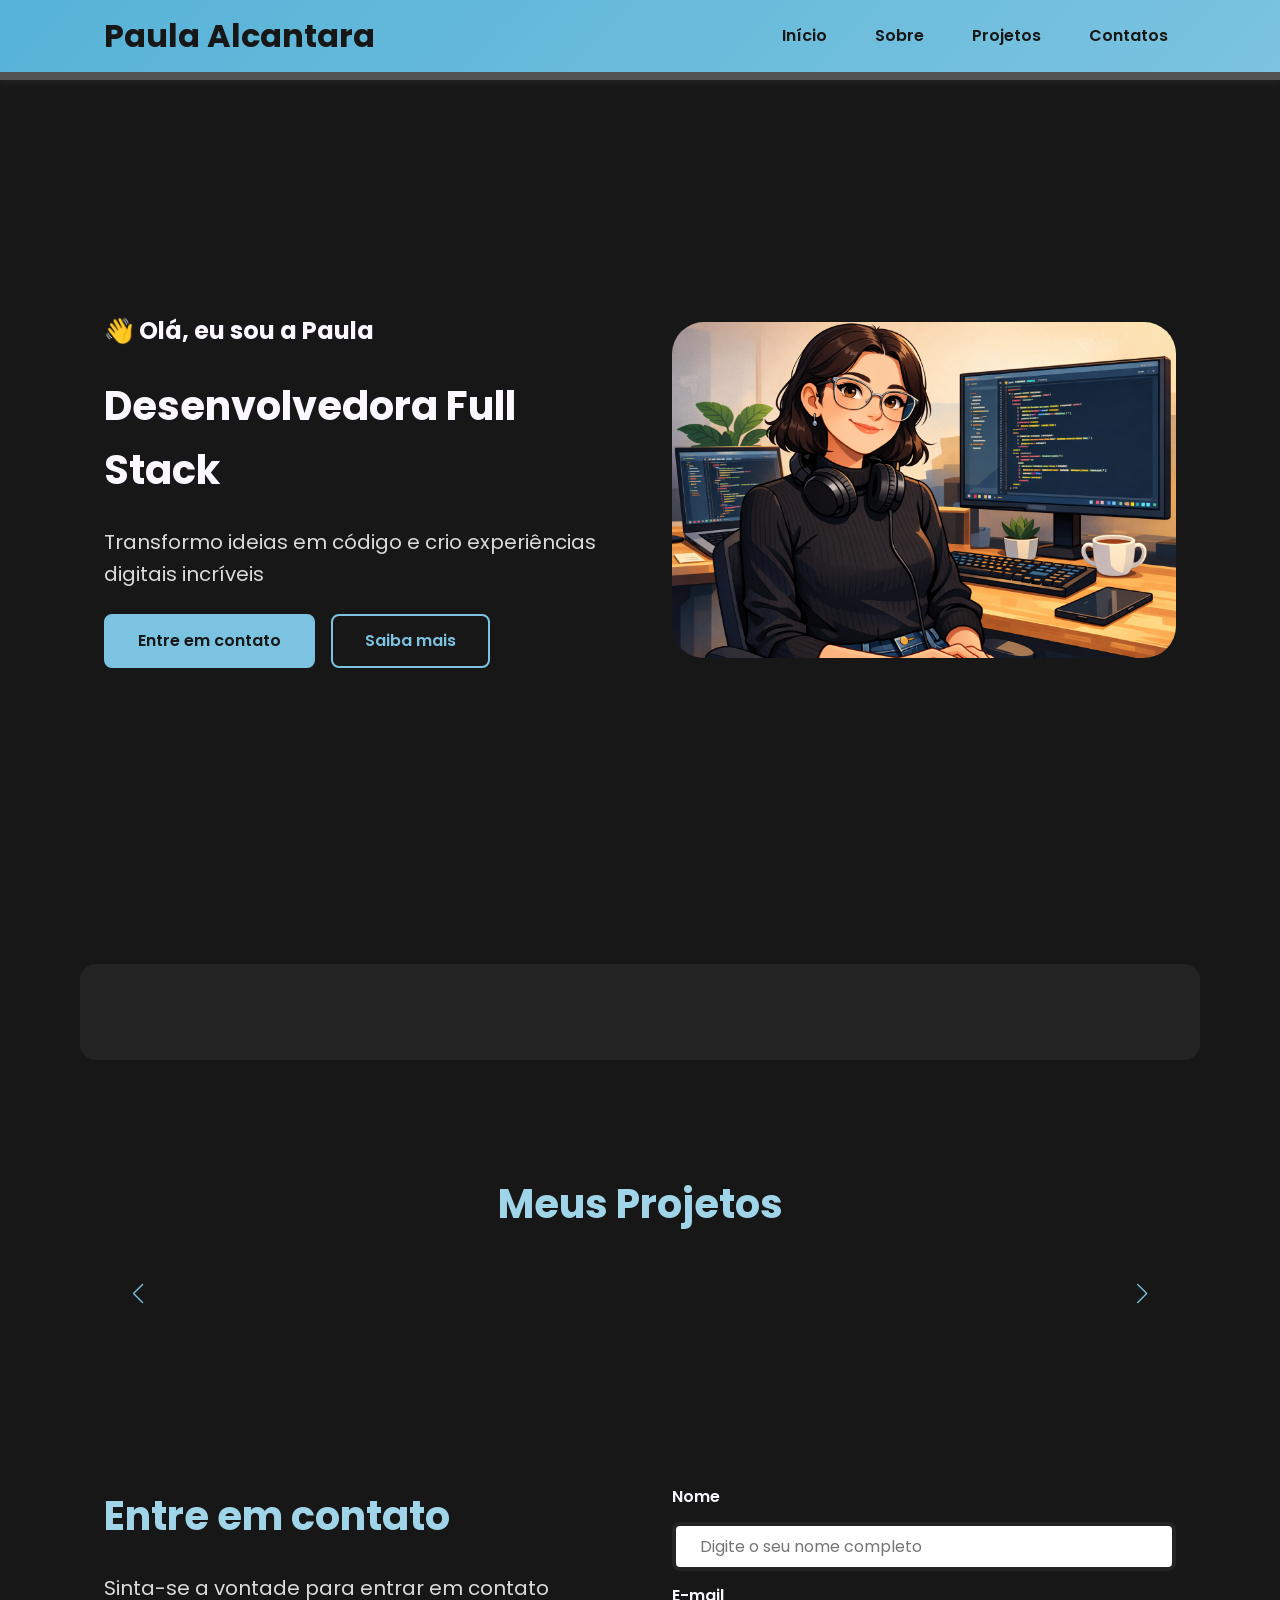
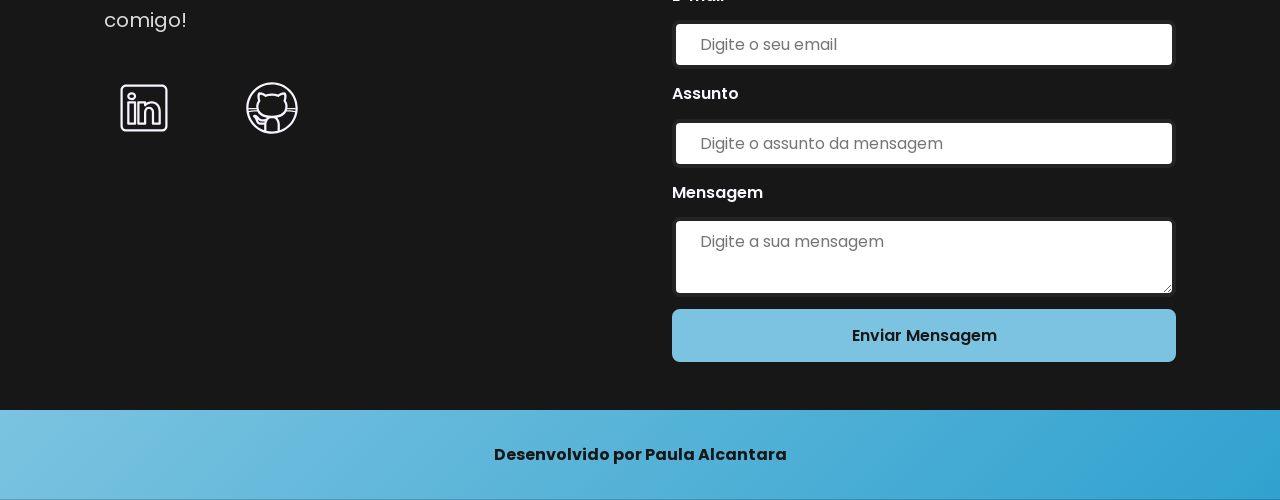
==== commit 5103e80a: "✨ New Feature: Adição do JavaScript" ====
--- a/index.html
+++ b/index.html
@@ -13,6 +13,7 @@
   <meta name="robots" content="index, follow">
 
   <link rel="icon" type="image/svg+xml" href="./assets/img/favicon.svg">
+  <link rel="stylesheet" href="https://cdn.jsdelivr.net/npm/swiper@11/swiper-bundle.min.css">
   <link rel="stylesheet" href="./assets/css/style.css">
   <title>Portfólio - Paula Alcantara</title>
 </head>
@@ -49,7 +50,7 @@
     </section>
     <!-- Seção About -->
     <section id="about" class="section-container about-container">
-      <figure class="about-image">
+      <!-- <figure class="about-image">
         <img src="./assets/img/avatar_dev_woman.svg" alt="Foto do perfil do autor">
       </figure>
       <article class="about-content">
@@ -72,7 +73,7 @@
             </div>
           </div>
         </div>
-      </article>
+      </article> -->
     </section>
     <!-- Seção Projects -->
     <section id="projects" class="section-container projects-container">
@@ -80,27 +81,24 @@
       <!-- Swiper Container -->
        <div class="swiper projects-swiper">
         <div class="swiper-wrapper">
-          <div class="swiper-slide">
+          <!-- <div class="swiper-slide">
             <article class="project-card">
-              <!-- Ícone da tecnologia padrão do projeto -->
               <figure class="project-image">
                 <img src="./assets/icons/languages/github.svg" alt="ícone do GitHub">
               </figure>
               <div class="project-content">
                 <h3>Projeto GitHub</h3>
                 <p>Projeto desenvolvido no GitHub, lembre de colocar sempre uma descrição</p>
-                <!-- Tags do projeto -->
                 <div class="project-tags">
                   <span class="tag">GitHub</span>
                 </div>
-                <!-- Links do projeto -->
                  <div class="project-buttons">
                   <a href="#" target="_blank" class="botao botao-sm">GitHub</a>
                   <a href="#" target="_blank" class="botao-outline botao-sm">Deploy</a>
                  </div>
               </div>
             </article>
-          </div>
+          </div> -->
         </div>
         <div class="swiper-button-prev"></div>
         <div class="swiper-button-next"></div>
@@ -123,7 +121,10 @@
         </div>
        </article>
       <!-- Formulário -->
-       <form id="formulario">
+       <form id="formulario" action="https://formsubmit.co/ac0f56f9d8067e773c1273d15980dbda" method="POST">
+
+        <input type="hidden" name="_next" value="http://127.0.0.1:5500/success.html">
+        <input type="hidden" name="_captcha" value="false">
 
         <label for="nome">Nome</label>
         <input type="text" id="nome" name="nome" placeholder="Digite o seu nome completo">
@@ -152,5 +153,7 @@
       Desenvolvido por Paula Alcantara
     </p>
   </footer>
+  <script src="https://cdn.jsdelivr.net/npm/swiper@11/swiper-bundle.min.js"></script>
+  <script src="./assets/js/script.js"></script>
 </body>
 </html>
--- a/assets/css/style.css
+++ b/assets/css/style.css
@@ -477,7 +477,6 @@
   max-height: 7rem;
   object-fit: contain;
   transition: transform 0.3s ease;
-  filter: brightness(0) saturate(100%) invert(100%) sepia(14%) saturate(6021%) hue-rotate(182deg) brightness(99%) contrast(109%);;
 }
 
 .project-content {
@@ -497,7 +496,8 @@
 .project-content p {
   margin-bottom: var(--spacing-sm);
   font-size: var(--text-base);
-  color: var(--gray-200)
+  color: var(--gray-200);
+  flex: 1;
 }
 
 .project-tags {
